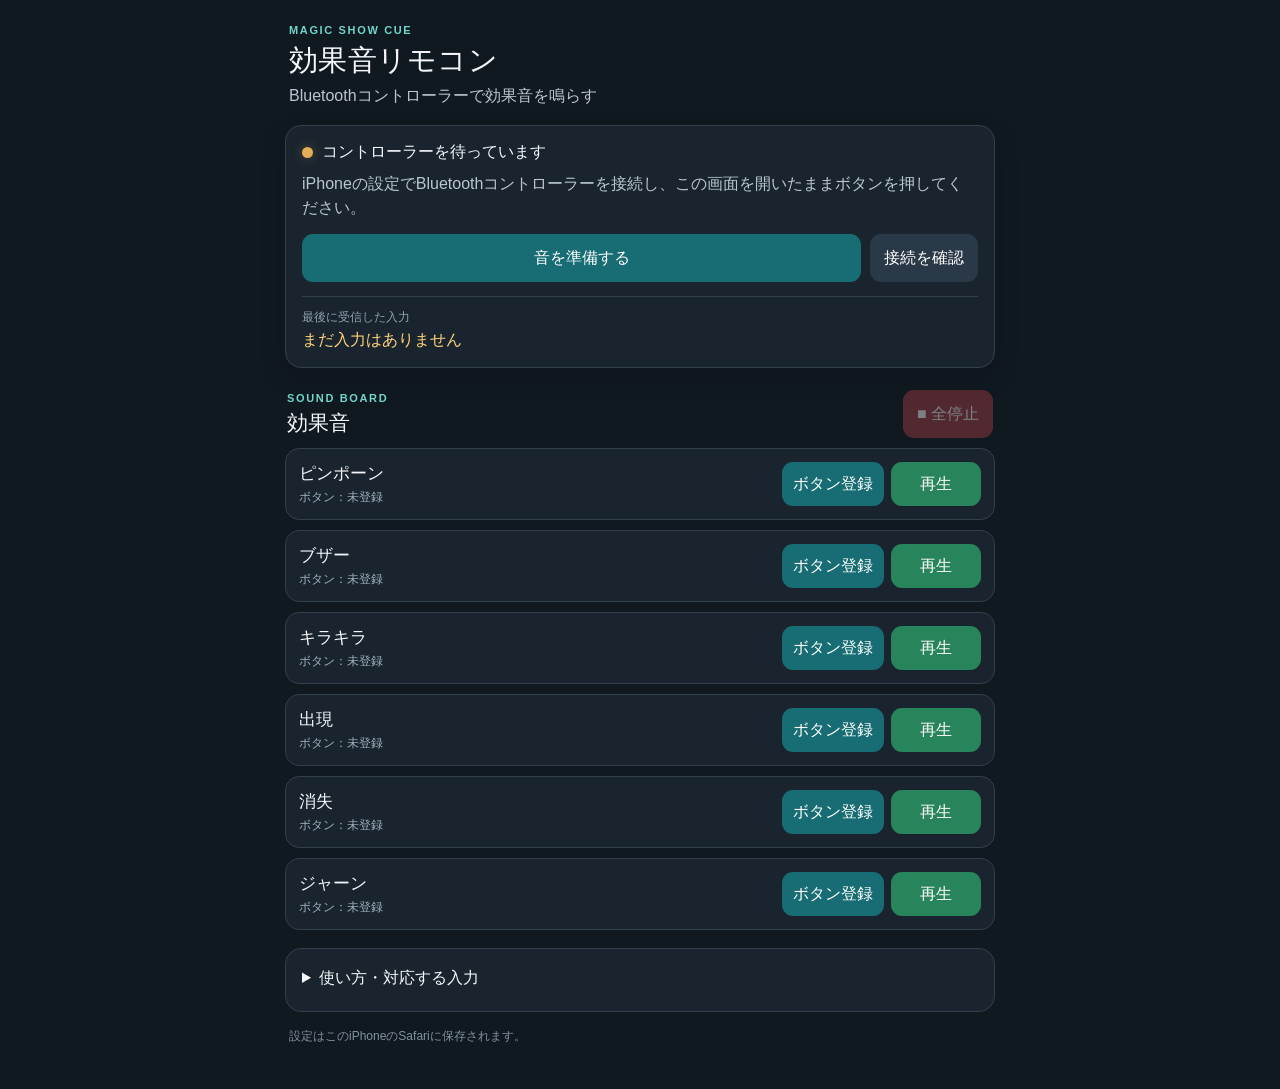
==== index.html @ 343baf6e "Add files via upload" ====
<!doctype html>
<html lang="ja">
<head>
  <meta charset="utf-8">
  <meta name="viewport" content="width=device-width, initial-scale=1, viewport-fit=cover">
  <meta name="theme-color" content="#101820">
  <meta name="apple-mobile-web-app-capable" content="yes">
  <meta name="apple-mobile-web-app-status-bar-style" content="black-translucent">
  <title>効果音リモコン</title>
  <link rel="manifest" href="./manifest.webmanifest">
  <link rel="stylesheet" href="./style.css">
</head>
<body>
  <header class="top">
    <p class="eyebrow">MAGIC SHOW CUE</p>
    <h1>効果音リモコン</h1>
    <p class="sub">Bluetoothコントローラーで効果音を鳴らす</p>
  </header>
  <main>
    <section class="panel setup" aria-label="接続と状態">
      <div class="statusline"><span id="connectionDot" class="dot"></span><strong id="connectionStatus">コントローラーを待っています</strong></div>
      <p id="statusHelp">iPhoneの設定でBluetoothコントローラーを接続し、この画面を開いたままボタンを押してください。</p>
      <div class="button-row"><button id="enableAudio" class="primary">音を準備する</button><button id="scanButton" class="secondary">接続を確認</button></div>
      <div class="last-input"><span>最後に受信した入力</span><strong id="lastInput">まだ入力はありません</strong></div>
    </section>
    <section class="effects-head"><div><p class="eyebrow">SOUND BOARD</p><h2>効果音</h2></div><button id="stopAll" class="stop" disabled>■ 全停止</button></section>
    <div id="effectList" class="effect-list"></div>
    <details class="help panel">
      <summary>使い方・対応する入力</summary>
      <ol>
        <li>iPhoneの「設定」→「Bluetooth」でコントローラーを接続します。</li>
        <li>Safariでこのアプリを開き、「音を準備する」を一度押します。</li>
        <li>登録したい効果音の「ボタン登録」を押し、コントローラーのボタンを押します。</li>
        <li>入力が届くと「最後に受信した入力」に表示され、そのボタンで効果音が鳴ります。</li>
      </ol>
      <p>ゲームパッド入力とキーボード入力を自動検出します。iPhoneの音量・再生ボタンはiOSが扱うため、アプリに届かない機種があります。ボタン入力が見つからない場合は、画面の「接続を確認」を押してからコントローラーを押してください。</p>
      <p>ホーム画面へ追加する場合はSafariの共有メニューから「ホーム画面に追加」を選びます。使用中はSafariを前面に保ってください。</p>
    </details>
  </main>
  <footer>設定はこのiPhoneのSafariに保存されます。</footer>
  <script src="./app.js"></script>
</body>
</html>
---- style.css ----
:root{color-scheme:dark;font-family:-apple-system,BlinkMacSystemFont,"Segoe UI",sans-serif;background:#101820;color:#f5f7fa;font-synthesis:none}*{box-sizing:border-box}body{max-width:740px;margin:0 auto;padding:calc(16px + env(safe-area-inset-top)) 15px calc(28px + env(safe-area-inset-bottom))}.top{padding:8px 4px 18px}.eyebrow{margin:0 0 5px;color:#70d5ca;font-size:11px;font-weight:800;letter-spacing:.15em}h1{margin:0;font-size:29px;letter-spacing:.01em}.sub{margin:5px 0 0;color:#bac6d2}.panel{border:1px solid #31404d;border-radius:16px;background:#19242e;padding:16px}.setup{box-shadow:0 10px 28px #0002}.statusline{display:flex;align-items:center;gap:9px}.dot{width:11px;height:11px;border-radius:50%;background:#e5ad56;box-shadow:0 0 12px #e5ad5655}.dot.on{background:#62d597;box-shadow:0 0 12px #62d59777}#statusHelp{margin:9px 0 14px;color:#bac6d2;line-height:1.5}.button-row{display:flex;gap:9px}button{min-height:48px;border:0;border-radius:11px;padding:10px 14px;font:inherit;font-weight:750;color:white;touch-action:manipulation}button:active{transform:scale(.98)}button:disabled{opacity:.45}.primary{background:#176d73;flex:1}.secondary{background:#293947}.last-input{margin-top:14px;border-top:1px solid #31404d;padding-top:12px;display:grid;gap:4px}.last-input span{font-size:12px;color:#8fa2b1}.last-input strong{color:#ffd37b;overflow-wrap:anywhere}.effects-head{display:flex;align-items:center;justify-content:space-between;margin:22px 2px 10px}.effects-head h2{font-size:21px;margin:0}.stop{background:#a33e45}.effect-list{display:grid;gap:10px}.effect{background:#19242e;border:1px solid #31404d;border-radius:14px;padding:13px;display:grid;grid-template-columns:minmax(0,1fr) auto;gap:8px 12px;align-items:center}.effect-title{margin:0;font-size:17px}.binding{display:block;color:#9db1bf;font-size:12px;margin-top:4px}.effect-buttons{display:flex;gap:7px}.effect-buttons button{min-width:90px;min-height:44px;padding:9px 11px}.learn{background:#176d73}.play{background:#27845b}.help{margin-top:18px;color:#bac6d2;line-height:1.6}.help summary{color:#f5f7fa;font-weight:750;cursor:pointer;min-height:30px}.help p{font-size:13px}.help li{padding:3px 0}footer{margin:16px 4px;color:#8092a0;font-size:12px}@media(max-width:440px){.effect{grid-template-columns:1fr}.effect-buttons button{flex:1}.button-row button{padding-inline:10px}}
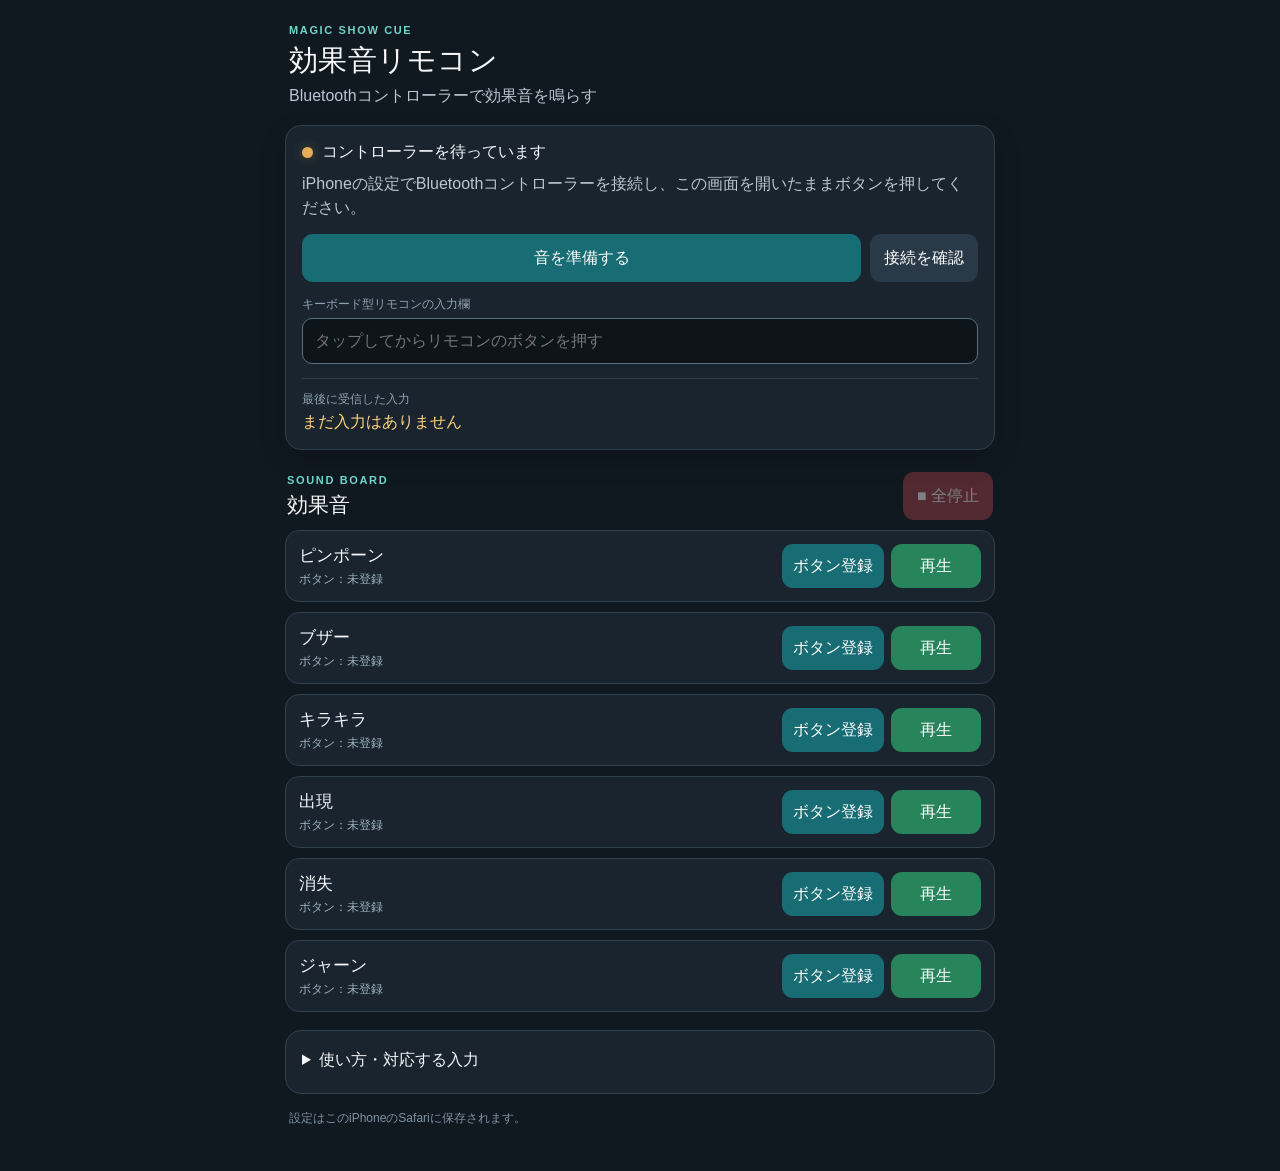
==== commit c0399572: "Add files via upload" ====
--- a/index.html
+++ b/index.html
@@ -21,6 +21,8 @@
       <div class="statusline"><span id="connectionDot" class="dot"></span><strong id="connectionStatus">コントローラーを待っています</strong></div>
       <p id="statusHelp">iPhoneの設定でBluetoothコントローラーを接続し、この画面を開いたままボタンを押してください。</p>
       <div class="button-row"><button id="enableAudio" class="primary">音を準備する</button><button id="scanButton" class="secondary">接続を確認</button></div>
+      <label class="keyboard-label" for="keyboardCapture">キーボード型リモコンの入力欄</label>
+      <input id="keyboardCapture" class="keyboard-capture" type="text" inputmode="none" autocomplete="off" autocapitalize="off" spellcheck="false" placeholder="タップしてからリモコンのボタンを押す" aria-label="リモコンのキー入力を受け取る欄">
       <div class="last-input"><span>最後に受信した入力</span><strong id="lastInput">まだ入力はありません</strong></div>
     </section>
     <section class="effects-head"><div><p class="eyebrow">SOUND BOARD</p><h2>効果音</h2></div><button id="stopAll" class="stop" disabled>■ 全停止</button></section>
@@ -33,7 +35,7 @@
         <li>登録したい効果音の「ボタン登録」を押し、コントローラーのボタンを押します。</li>
         <li>入力が届くと「最後に受信した入力」に表示され、そのボタンで効果音が鳴ります。</li>
       </ol>
-      <p>ゲームパッド入力とキーボード入力を自動検出します。iPhoneの音量・再生ボタンはiOSが扱うため、アプリに届かない機種があります。ボタン入力が見つからない場合は、画面の「接続を確認」を押してからコントローラーを押してください。</p>
+      <p>ゲームパッド入力とキーボード入力に対応します。ページ送り・矢印キー型リモコンは、上の入力欄をタップしてフォーカスを当ててから登録してください。iPhoneの音量・再生ボタンはiOSが扱うため、アプリでは取得できません。通常のキーボードキーを送るリモコンか、Safariがゲームパッドとして認識するコントローラーをご使用ください。</p>
       <p>ホーム画面へ追加する場合はSafariの共有メニューから「ホーム画面に追加」を選びます。使用中はSafariを前面に保ってください。</p>
     </details>
   </main>
--- a/style.css
+++ b/style.css
@@ -1 +1 @@
-:root{color-scheme:dark;font-family:-apple-system,BlinkMacSystemFont,"Segoe UI",sans-serif;background:#101820;color:#f5f7fa;font-synthesis:none}*{box-sizing:border-box}body{max-width:740px;margin:0 auto;padding:calc(16px + env(safe-area-inset-top)) 15px calc(28px + env(safe-area-inset-bottom))}.top{padding:8px 4px 18px}.eyebrow{margin:0 0 5px;color:#70d5ca;font-size:11px;font-weight:800;letter-spacing:.15em}h1{margin:0;font-size:29px;letter-spacing:.01em}.sub{margin:5px 0 0;color:#bac6d2}.panel{border:1px solid #31404d;border-radius:16px;background:#19242e;padding:16px}.setup{box-shadow:0 10px 28px #0002}.statusline{display:flex;align-items:center;gap:9px}.dot{width:11px;height:11px;border-radius:50%;background:#e5ad56;box-shadow:0 0 12px #e5ad5655}.dot.on{background:#62d597;box-shadow:0 0 12px #62d59777}#statusHelp{margin:9px 0 14px;color:#bac6d2;line-height:1.5}.button-row{display:flex;gap:9px}button{min-height:48px;border:0;border-radius:11px;padding:10px 14px;font:inherit;font-weight:750;color:white;touch-action:manipulation}button:active{transform:scale(.98)}button:disabled{opacity:.45}.primary{background:#176d73;flex:1}.secondary{background:#293947}.last-input{margin-top:14px;border-top:1px solid #31404d;padding-top:12px;display:grid;gap:4px}.last-input span{font-size:12px;color:#8fa2b1}.last-input strong{color:#ffd37b;overflow-wrap:anywhere}.effects-head{display:flex;align-items:center;justify-content:space-between;margin:22px 2px 10px}.effects-head h2{font-size:21px;margin:0}.stop{background:#a33e45}.effect-list{display:grid;gap:10px}.effect{background:#19242e;border:1px solid #31404d;border-radius:14px;padding:13px;display:grid;grid-template-columns:minmax(0,1fr) auto;gap:8px 12px;align-items:center}.effect-title{margin:0;font-size:17px}.binding{display:block;color:#9db1bf;font-size:12px;margin-top:4px}.effect-buttons{display:flex;gap:7px}.effect-buttons button{min-width:90px;min-height:44px;padding:9px 11px}.learn{background:#176d73}.play{background:#27845b}.help{margin-top:18px;color:#bac6d2;line-height:1.6}.help summary{color:#f5f7fa;font-weight:750;cursor:pointer;min-height:30px}.help p{font-size:13px}.help li{padding:3px 0}footer{margin:16px 4px;color:#8092a0;font-size:12px}@media(max-width:440px){.effect{grid-template-columns:1fr}.effect-buttons button{flex:1}.button-row button{padding-inline:10px}}
+:root{color-scheme:dark;font-family:-apple-system,BlinkMacSystemFont,"Segoe UI",sans-serif;background:#101820;color:#f5f7fa;font-synthesis:none}*{box-sizing:border-box}body{max-width:740px;margin:0 auto;padding:calc(16px + env(safe-area-inset-top)) 15px calc(28px + env(safe-area-inset-bottom))}.top{padding:8px 4px 18px}.eyebrow{margin:0 0 5px;color:#70d5ca;font-size:11px;font-weight:800;letter-spacing:.15em}h1{margin:0;font-size:29px;letter-spacing:.01em}.sub{margin:5px 0 0;color:#bac6d2}.panel{border:1px solid #31404d;border-radius:16px;background:#19242e;padding:16px}.setup{box-shadow:0 10px 28px #0002}.statusline{display:flex;align-items:center;gap:9px}.dot{width:11px;height:11px;border-radius:50%;background:#e5ad56;box-shadow:0 0 12px #e5ad5655}.dot.on{background:#62d597;box-shadow:0 0 12px #62d59777}#statusHelp{margin:9px 0 14px;color:#bac6d2;line-height:1.5}.button-row{display:flex;gap:9px}button{min-height:48px;border:0;border-radius:11px;padding:10px 14px;font:inherit;font-weight:750;color:white;touch-action:manipulation}button:active{transform:scale(.98)}button:disabled{opacity:.45}.primary{background:#176d73;flex:1}.secondary{background:#293947}.keyboard-label{display:block;margin-top:14px;color:#8fa2b1;font-size:12px}.keyboard-capture{width:100%;min-height:46px;margin-top:5px;padding:10px 12px;border:1px solid #557080;border-radius:10px;background:#0d141a;color:white;font:inherit;font-size:16px}.keyboard-capture:focus{outline:3px solid #42c6cc}.last-input{margin-top:14px;border-top:1px solid #31404d;padding-top:12px;display:grid;gap:4px}.last-input span{font-size:12px;color:#8fa2b1}.last-input strong{color:#ffd37b;overflow-wrap:anywhere}.effects-head{display:flex;align-items:center;justify-content:space-between;margin:22px 2px 10px}.effects-head h2{font-size:21px;margin:0}.stop{background:#a33e45}.effect-list{display:grid;gap:10px}.effect{background:#19242e;border:1px solid #31404d;border-radius:14px;padding:13px;display:grid;grid-template-columns:minmax(0,1fr) auto;gap:8px 12px;align-items:center}.effect-title{margin:0;font-size:17px}.binding{display:block;color:#9db1bf;font-size:12px;margin-top:4px}.effect-buttons{display:flex;gap:7px}.effect-buttons button{min-width:90px;min-height:44px;padding:9px 11px}.learn{background:#176d73}.play{background:#27845b}.help{margin-top:18px;color:#bac6d2;line-height:1.6}.help summary{color:#f5f7fa;font-weight:750;cursor:pointer;min-height:30px}.help p{font-size:13px}.help li{padding:3px 0}footer{margin:16px 4px;color:#8092a0;font-size:12px}@media(max-width:440px){.effect{grid-template-columns:1fr}.effect-buttons button{flex:1}.button-row button{padding-inline:10px}}
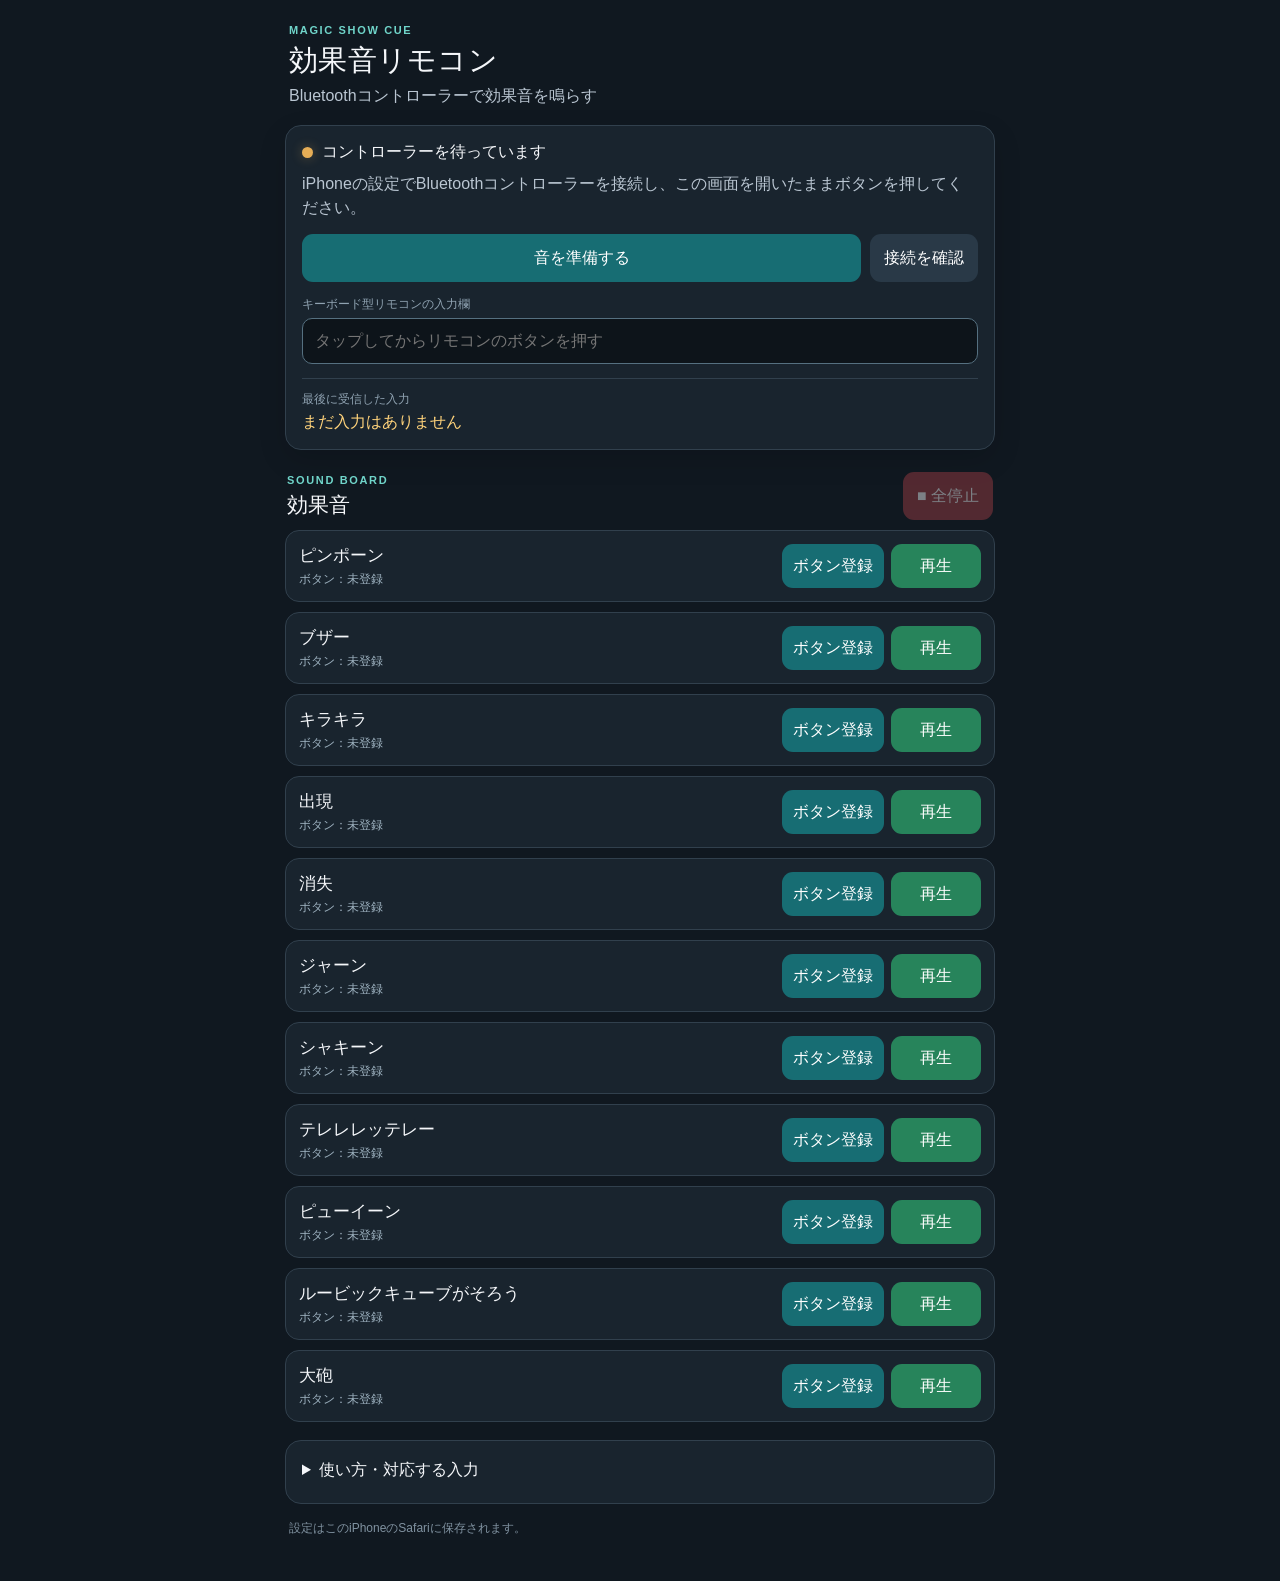
==== commit 8c594579: "Add files via upload" ====
--- a/index.html
+++ b/index.html
@@ -40,6 +40,6 @@
     </details>
   </main>
   <footer>設定はこのiPhoneのSafariに保存されます。</footer>
-  <script src="./app.js"></script>
+  <script src="./app-v3.js"></script>
 </body>
 </html>
